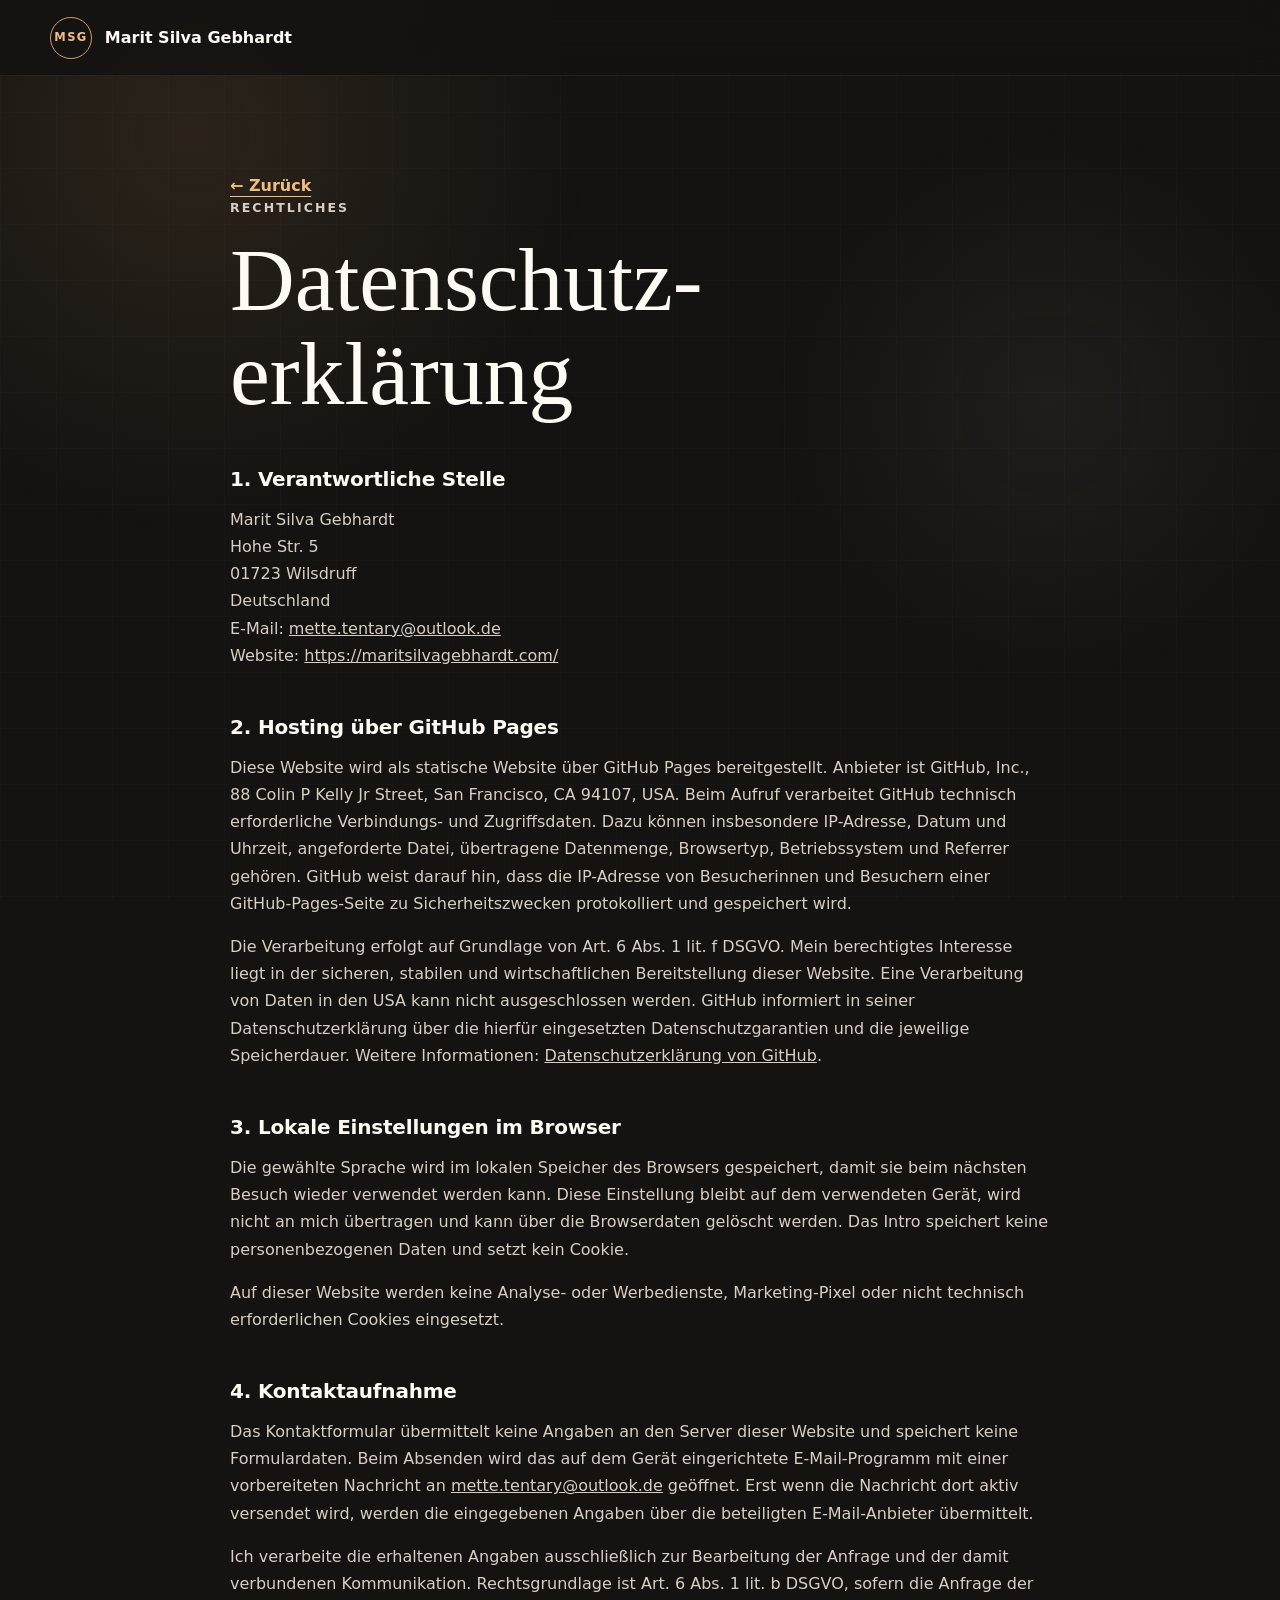
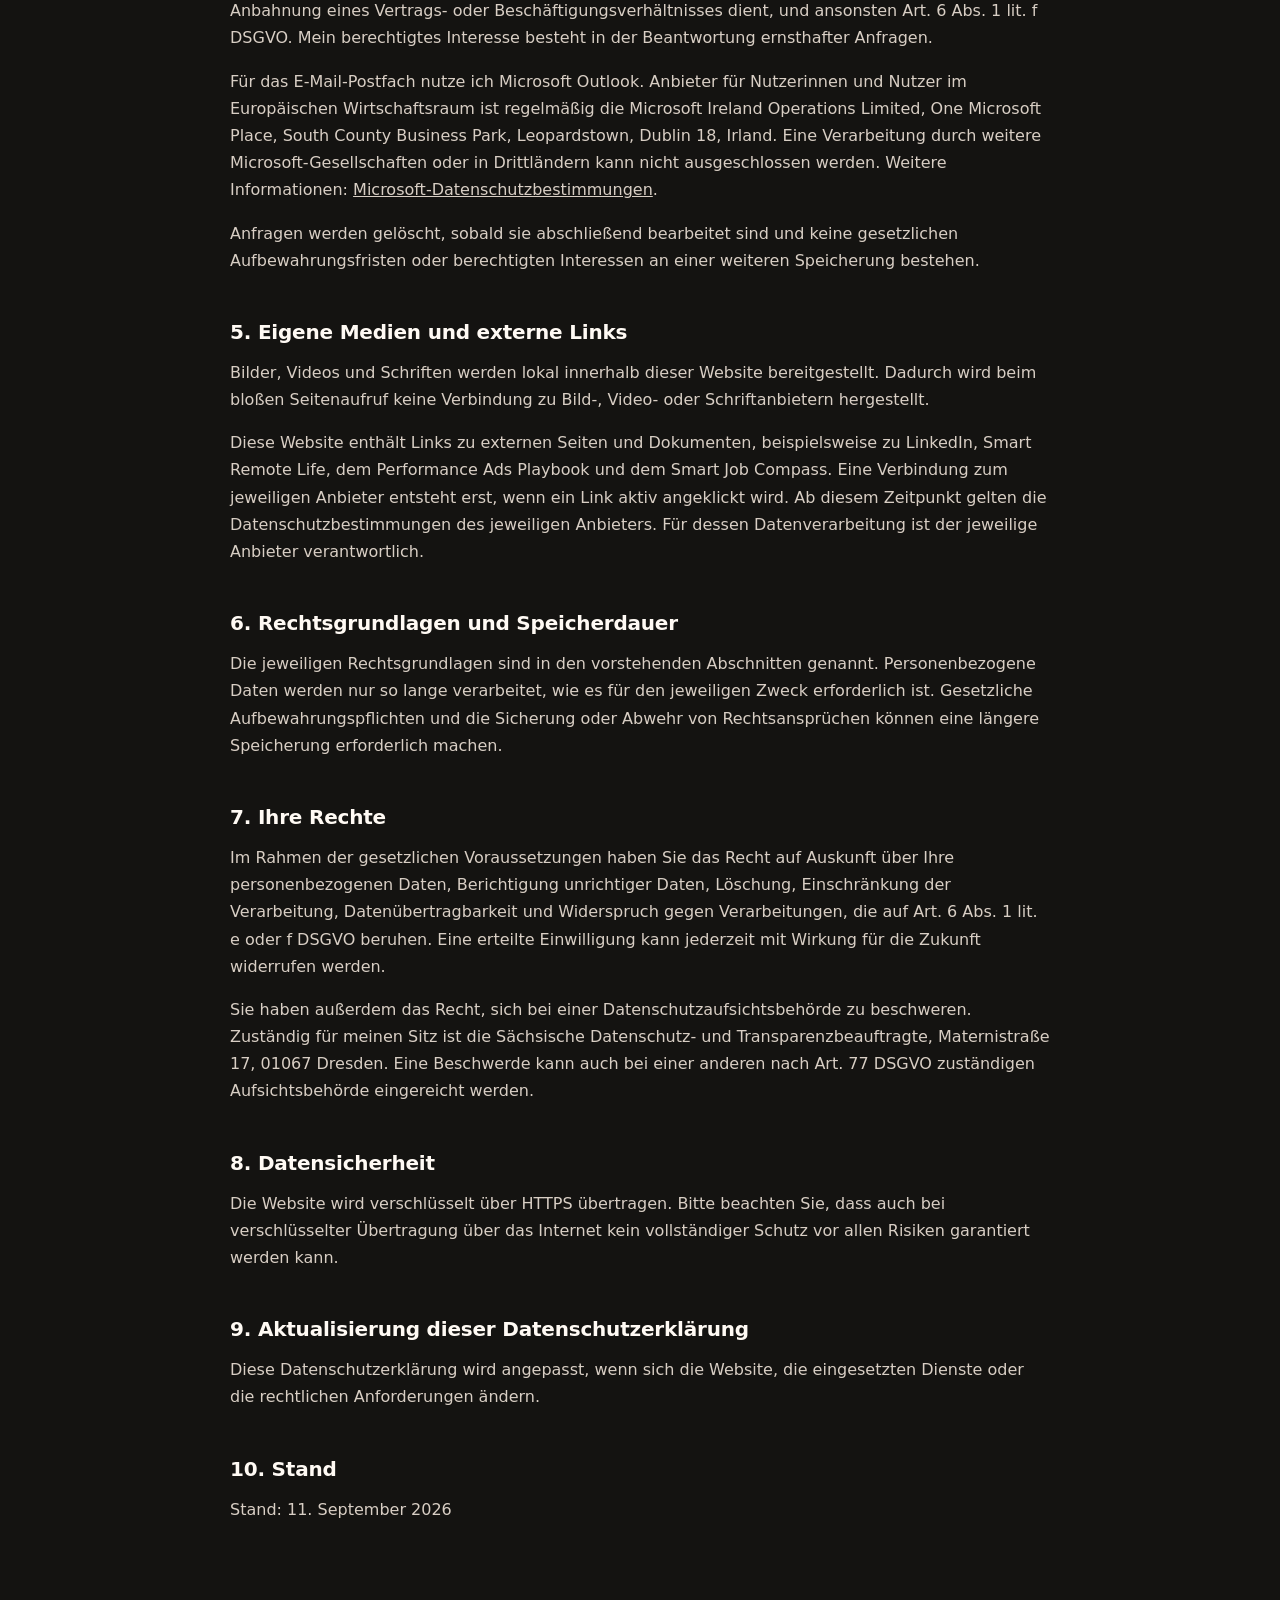
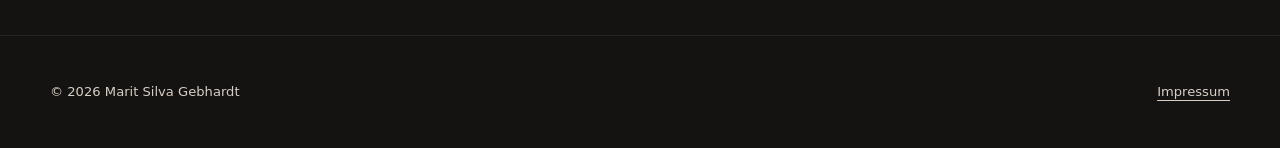
==== datenschutz.html @ 7b111ebe "Add files via upload" ====
<!doctype html>
<html lang="de">
<head>
  <meta charset="utf-8">
  <meta name="viewport" content="width=device-width, initial-scale=1">
  <meta name="robots" content="noindex">
  <title>Datenschutz | Marit Silva Gebhardt</title>
  <link rel="stylesheet" href="styles.css">
  <script src="app.js" defer></script>
</head>
<body class="legal-page">
  <header class="site-header"><a class="brand" href="index.html?skipIntro=1#top"><span class="brand-mark">MSG</span><span class="brand-name">Marit Silva Gebhardt</span></a></header>
  <main id="main" class="legal-shell">
    <a class="text-link" href="index.html?skipIntro=1#top">← Zurück</a>
    <p class="eyebrow">Rechtliches</p>
    <h1 class="legal-title-split"><span>Datenschutz-</span><span>erklärung</span></h1>

    <h2>1. Verantwortliche Stelle</h2>
    <p>Marit Silva Gebhardt<br>Hohe Str. 5<br>01723 Wilsdruff<br>Deutschland<br>E-Mail: <a href="mailto:mette.tentary@outlook.de">mette.tentary@outlook.de</a><br>Website: <a href="https://maritsilvagebhardt.com/">https://maritsilvagebhardt.com/</a></p>

    <h2>2. Hosting über GitHub Pages</h2>
    <p>Diese Website wird als statische Website über GitHub Pages bereitgestellt. Anbieter ist GitHub, Inc., 88 Colin P Kelly Jr Street, San Francisco, CA 94107, USA. Beim Aufruf verarbeitet GitHub technisch erforderliche Verbindungs- und Zugriffsdaten. Dazu können insbesondere IP-Adresse, Datum und Uhrzeit, angeforderte Datei, übertragene Datenmenge, Browsertyp, Betriebssystem und Referrer gehören. GitHub weist darauf hin, dass die IP-Adresse von Besucherinnen und Besuchern einer GitHub-Pages-Seite zu Sicherheitszwecken protokolliert und gespeichert wird.</p>
    <p>Die Verarbeitung erfolgt auf Grundlage von Art. 6 Abs. 1 lit. f DSGVO. Mein berechtigtes Interesse liegt in der sicheren, stabilen und wirtschaftlichen Bereitstellung dieser Website. Eine Verarbeitung von Daten in den USA kann nicht ausgeschlossen werden. GitHub informiert in seiner Datenschutzerklärung über die hierfür eingesetzten Datenschutzgarantien und die jeweilige Speicherdauer. Weitere Informationen: <a href="https://docs.github.com/de/site-policy/privacy-policies/github-general-privacy-statement" target="_blank" rel="noopener noreferrer">Datenschutzerklärung von GitHub</a>.</p>

    <h2>3. Lokale Einstellungen im Browser</h2>
    <p>Die gewählte Sprache wird im lokalen Speicher des Browsers gespeichert, damit sie beim nächsten Besuch wieder verwendet werden kann. Diese Einstellung bleibt auf dem verwendeten Gerät, wird nicht an mich übertragen und kann über die Browserdaten gelöscht werden. Das Intro speichert keine personenbezogenen Daten und setzt kein Cookie.</p>
    <p>Auf dieser Website werden keine Analyse- oder Werbedienste, Marketing-Pixel oder nicht technisch erforderlichen Cookies eingesetzt.</p>

    <h2>4. Kontaktaufnahme</h2>
    <p>Das Kontaktformular übermittelt keine Angaben an den Server dieser Website und speichert keine Formulardaten. Beim Absenden wird das auf dem Gerät eingerichtete E-Mail-Programm mit einer vorbereiteten Nachricht an <a href="mailto:mette.tentary@outlook.de">mette.tentary@outlook.de</a> geöffnet. Erst wenn die Nachricht dort aktiv versendet wird, werden die eingegebenen Angaben über die beteiligten E-Mail-Anbieter übermittelt.</p>
    <p>Ich verarbeite die erhaltenen Angaben ausschließlich zur Bearbeitung der Anfrage und der damit verbundenen Kommunikation. Rechtsgrundlage ist Art. 6 Abs. 1 lit. b DSGVO, sofern die Anfrage der Anbahnung eines Vertrags- oder Beschäftigungsverhältnisses dient, und ansonsten Art. 6 Abs. 1 lit. f DSGVO. Mein berechtigtes Interesse besteht in der Beantwortung ernsthafter Anfragen.</p>
    <p>Für das E-Mail-Postfach nutze ich Microsoft Outlook. Anbieter für Nutzerinnen und Nutzer im Europäischen Wirtschaftsraum ist regelmäßig die Microsoft Ireland Operations Limited, One Microsoft Place, South County Business Park, Leopardstown, Dublin 18, Irland. Eine Verarbeitung durch weitere Microsoft-Gesellschaften oder in Drittländern kann nicht ausgeschlossen werden. Weitere Informationen: <a href="https://www.microsoft.com/de-de/privacy/privacystatement" target="_blank" rel="noopener noreferrer">Microsoft-Datenschutzbestimmungen</a>.</p>
    <p>Anfragen werden gelöscht, sobald sie abschließend bearbeitet sind und keine gesetzlichen Aufbewahrungsfristen oder berechtigten Interessen an einer weiteren Speicherung bestehen.</p>

    <h2>5. Eigene Medien und externe Links</h2>
    <p>Bilder, Videos und Schriften werden lokal innerhalb dieser Website bereitgestellt. Dadurch wird beim bloßen Seitenaufruf keine Verbindung zu Bild-, Video- oder Schriftanbietern hergestellt.</p>
    <p>Diese Website enthält Links zu externen Seiten und Dokumenten, beispielsweise zu LinkedIn, Smart Remote Life, dem Performance Ads Playbook und dem Smart Job Compass. Eine Verbindung zum jeweiligen Anbieter entsteht erst, wenn ein Link aktiv angeklickt wird. Ab diesem Zeitpunkt gelten die Datenschutzbestimmungen des jeweiligen Anbieters. Für dessen Datenverarbeitung ist der jeweilige Anbieter verantwortlich.</p>

    <h2>6. Rechtsgrundlagen und Speicherdauer</h2>
    <p>Die jeweiligen Rechtsgrundlagen sind in den vorstehenden Abschnitten genannt. Personenbezogene Daten werden nur so lange verarbeitet, wie es für den jeweiligen Zweck erforderlich ist. Gesetzliche Aufbewahrungspflichten und die Sicherung oder Abwehr von Rechtsansprüchen können eine längere Speicherung erforderlich machen.</p>

    <h2>7. Ihre Rechte</h2>
    <p>Im Rahmen der gesetzlichen Voraussetzungen haben Sie das Recht auf Auskunft über Ihre personenbezogenen Daten, Berichtigung unrichtiger Daten, Löschung, Einschränkung der Verarbeitung, Datenübertragbarkeit und Widerspruch gegen Verarbeitungen, die auf Art. 6 Abs. 1 lit. e oder f DSGVO beruhen. Eine erteilte Einwilligung kann jederzeit mit Wirkung für die Zukunft widerrufen werden.</p>
    <p>Sie haben außerdem das Recht, sich bei einer Datenschutzaufsichtsbehörde zu beschweren. Zuständig für meinen Sitz ist die Sächsische Datenschutz- und Transparenzbeauftragte, Maternistraße 17, 01067 Dresden. Eine Beschwerde kann auch bei einer anderen nach Art. 77 DSGVO zuständigen Aufsichtsbehörde eingereicht werden.</p>

    <h2>8. Datensicherheit</h2>
    <p>Die Website wird verschlüsselt über HTTPS übertragen. Bitte beachten Sie, dass auch bei verschlüsselter Übertragung über das Internet kein vollständiger Schutz vor allen Risiken garantiert werden kann.</p>

    <h2>9. Aktualisierung dieser Datenschutzerklärung</h2>
    <p>Diese Datenschutzerklärung wird angepasst, wenn sich die Website, die eingesetzten Dienste oder die rechtlichen Anforderungen ändern.</p>

    <h2>10. Stand</h2>
    <p>Stand: 11. September 2026</p>
  </main>
  <footer class="site-footer"><p>© <span id="year"></span> Marit Silva Gebhardt</p><div><a href="impressum.html">Impressum</a></div></footer>
</body>
</html>
---- styles.css ----
:root {
  --navy-950: #141311;
  --navy-900: #1d1b18;
  --navy-800: #292622;
  --navy-700: #3a342e;
  --gold: #d29a61;
  --gold-bright: #f0bd82;
  --white: #fffaf4;
  --mist: #d8cec4;
  --sand: #b2a08f;
  --sand-light: #d8cabc;
  --cream: #f2ebe3;
  --ink: #24211e;
  --line: rgba(210, 154, 97, 0.34);
  --surface: rgba(55, 49, 43, 0.62);
  --shadow: 0 26px 80px rgba(31, 24, 18, 0.3);
  --max: 1180px;
}

* { box-sizing: border-box; }
html { scroll-behavior: smooth; scroll-padding-top: 6rem; }
body { margin: 0; color: var(--white); background: var(--navy-950); font-family: Inter, ui-sans-serif, system-ui, -apple-system, BlinkMacSystemFont, "Segoe UI", sans-serif; font-size: 1rem; line-height: 1.7; overflow-x: hidden; }
body::before { content: ""; position: fixed; inset: 0; pointer-events: none; background: radial-gradient(circle at 15% 15%, rgba(210,154,97,.12), transparent 30%), radial-gradient(circle at 82% 45%, rgba(178,160,143,.08), transparent 24%), linear-gradient(rgba(255,255,255,.014) 1px, transparent 1px), linear-gradient(90deg, rgba(255,255,255,.014) 1px, transparent 1px); background-size: auto, auto, 56px 56px, 56px 56px; z-index: -2; }
a { color: inherit; }
button, input, textarea { font: inherit; }
button, a { -webkit-tap-highlight-color: transparent; }
:focus-visible { outline: 3px solid var(--gold-bright); outline-offset: 4px; }
.skip-link { position: fixed; left: 1rem; top: -5rem; z-index: 200; background: var(--gold); color: var(--navy-950); padding: .7rem 1rem; border-radius: .4rem; font-weight: 800; }
.skip-link:focus { top: 1rem; }
.section-shell { width: min(var(--max), calc(100% - 3rem)); margin-inline: auto; }
.eyebrow { margin: 0 0 .7rem; color: var(--gold-bright); font-size: .78rem; line-height: 1.4; font-weight: 800; letter-spacing: .17em; text-transform: uppercase; }
h1, h2, h3, p { overflow-wrap: break-word; }
h1, h2, h3 { margin-top: 0; line-height: 1.05; }
h2 { max-width: 820px; margin-bottom: 0; font-family: Georgia, "Times New Roman", serif; font-size: clamp(2.3rem, 5vw, 5.6rem); font-weight: 500; letter-spacing: -.045em; }
.button { display: inline-flex; min-height: 48px; align-items: center; justify-content: center; padding: .82rem 1.3rem; border: 1px solid transparent; border-radius: 999px; text-decoration: none; font-weight: 800; letter-spacing: .015em; cursor: pointer; transition: transform .25s ease, background .25s ease, border-color .25s ease; }
.button:hover { transform: translateY(-3px); }
.button-primary { color: var(--navy-950); background: linear-gradient(135deg, var(--gold-bright), var(--gold)); box-shadow: 0 12px 32px rgba(217, 182, 101, .2); }
.button-secondary { border-color: var(--line); background: rgba(255,255,255,.04); }
.button-secondary:hover { border-color: var(--gold); background: rgba(217,182,101,.08); }
.linkedin-button { display: grid; width: 48px; height: 48px; place-items: center; border: 1px solid rgba(255,255,255,.18); border-radius: .58rem; color: #fff; background: #0a66c2; font-weight: 900; text-decoration: none; box-shadow: 0 10px 26px rgba(10,102,194,.24); transition: transform .25s ease, background .25s ease, box-shadow .25s ease; }
.linkedin-button:hover { transform: translateY(-3px); background: #084f98; box-shadow: 0 14px 34px rgba(10,102,194,.34); }
.linkedin-button span { font-family: Arial, sans-serif; font-size: 1.45rem; line-height: 1; letter-spacing: -.08em; transform: translateY(-1px); }
.text-link { display: inline-flex; align-items: center; gap: .5rem; color: var(--gold-bright); font-weight: 800; text-decoration-thickness: 1px; text-underline-offset: .32rem; }

.skip-site-intro .intro-screen { display: none; }
.intro-screen { position: fixed; inset: 0; z-index: 500; display: grid; place-items: center; overflow: hidden; isolation: isolate; background: #090806; transition: opacity .9s ease, visibility .9s ease; }
.intro-screen::before { content: ""; position: absolute; inset: -12%; z-index: 0; background: radial-gradient(ellipse at 50% 51%, rgba(140,82,36,.26) 0%, rgba(52,30,18,.18) 27%, transparent 62%), linear-gradient(118deg, transparent 18%, rgba(255,214,156,.055) 43%, transparent 58%); filter: blur(8px); transform: scale(1.08); animation: atmosphereBreathe 5.6s ease-in-out both; }
.intro-screen::after { content: ""; position: absolute; inset: 0; z-index: 4; pointer-events: none; background: radial-gradient(ellipse at center, transparent 28%, rgba(0,0,0,.35) 72%, rgba(0,0,0,.82) 100%), linear-gradient(105deg, transparent 35%, rgba(255,239,214,.07) 49%, transparent 57%); mix-blend-mode: screen; opacity: .72; }
.intro-screen.is-finished { opacity: 0; visibility: hidden; }
#nameCanvas { position: absolute; inset: 0; width: 100%; height: 100%; z-index: 2; opacity: 1; transition: opacity .58s ease; }
#nameCanvas.is-fading { opacity: 0; }
.intro-atmosphere { position: absolute; inset: -20%; z-index: 1; pointer-events: none; background: conic-gradient(from 225deg at 50% 50%, transparent 0 31%, rgba(255,210,147,.08) 37%, transparent 44% 100%); filter: blur(38px); animation: cinematicSweep 5.2s cubic-bezier(.2,.7,.2,1) both; }
.intro-stage { position: absolute; inset: 0; z-index: 3; display: grid; place-items: center; pointer-events: none; }
.intro-name { position: absolute; z-index: 6; display: flex; flex-direction: column; align-items: center; overflow: hidden; opacity: 0; color: #fff; font-family: Georgia, "Times New Roman", serif; font-size: clamp(2.6rem, 7.5vw, 7rem); font-weight: 560; line-height: .9; letter-spacing: .12em; text-align: center; text-shadow: 0 0 18px rgba(255,255,255,.32), 0 0 72px rgba(240,189,130,.18), 0 8px 45px rgba(0,0,0,.7); clip-path: inset(0 52% 0 52%); filter: blur(18px); transform: scale(.92); }
.intro-name::after { content: ""; position: absolute; inset: -25% -35%; background: linear-gradient(105deg, transparent 38%, rgba(255,255,255,.92) 49%, transparent 59%); mix-blend-mode: screen; transform: translateX(-65%); }
.intro-name.is-visible { animation: introNameReveal 1.15s cubic-bezier(.18,.86,.2,1) forwards; }
.intro-name.is-visible::after { animation: nameLightSweep 1.4s .12s cubic-bezier(.2,.7,.2,1) forwards; }
.countdown { position: relative; z-index: 7; display: grid; min-width: 1.1em; place-items: center; font-family: Georgia, serif; font-size: clamp(10rem, 30vw, 22rem); font-weight: 400; font-variant-numeric: tabular-nums; line-height: .78; color: #fff6e9; text-shadow: 0 0 12px rgba(255,246,233,.82), 0 0 44px rgba(240,189,130,.64), 0 0 150px rgba(210,154,97,.38); animation: countCinematic .72s cubic-bezier(.16,.8,.22,1) both; }
.intro-hexagon { position: absolute; z-index: 5; width: min(66vw, 520px); height: min(66vw, 520px); overflow: visible; opacity: 0; filter: drop-shadow(0 0 18px rgba(244,182,112,.28)); transform: perspective(900px) rotateX(64deg) rotateZ(-7deg) scale(.72); transform-style: preserve-3d; }
.intro-hexagon .hex-depth { filter: url(#hexGlow); }
.intro-hexagon polygon, .intro-hexagon path { vector-effect: non-scaling-stroke; stroke-linecap: round; stroke-linejoin: round; }
.intro-hexagon .hex-front { stroke-width: 3.2; stroke-dasharray: 1600; stroke-dashoffset: 1600; }
.intro-hexagon .hex-back { stroke-width: 1.25; opacity: .35; stroke-dasharray: 1500; stroke-dashoffset: -1500; }
.intro-hexagon .hex-detail { stroke-width: 1.1; opacity: .34; stroke-dasharray: 1900; stroke-dashoffset: 1900; }
.intro-hexagon .hex-core, .intro-hexagon .hex-nodes { opacity: 0; }
.intro-hexagon.is-forming { animation: hexagonArrive 1.28s cubic-bezier(.12,.72,.2,1) forwards; }
.intro-hexagon.is-forming .hex-front, .intro-hexagon.is-forming .hex-back, .intro-hexagon.is-forming .hex-detail { animation: drawHex 1.05s cubic-bezier(.35,.05,.2,1) forwards; }
.intro-hexagon.is-forming .hex-back { animation-delay: .08s; }
.intro-hexagon.is-forming .hex-detail { animation-delay: .2s; }
.intro-hexagon.is-charged .hex-core, .intro-hexagon.is-charged .hex-nodes { animation: nodesIgnite .45s ease-out forwards; }
.intro-hexagon.is-bursting { animation: hexagonBurst .66s cubic-bezier(.3,.02,.7,.2) forwards; }
.intro-flash { position: absolute; z-index: 5; width: 10px; aspect-ratio: 1; border-radius: 50%; opacity: 0; background: #fff9ef; box-shadow: 0 0 40px 18px rgba(255,232,195,.9), 0 0 120px 55px rgba(232,164,91,.48); }
.intro-flash.is-visible { animation: cinematicFlash .7s ease-out forwards; }
.skip-intro { position: absolute; right: 1.25rem; bottom: 1.25rem; z-index: 5; border: 1px solid rgba(255,255,255,.25); border-radius: 999px; padding: .65rem 1rem; color: var(--white); background: rgba(3,8,23,.65); cursor: pointer; }
@keyframes countCinematic { 0% { opacity: 0; filter: blur(24px); transform: scale(1.32); } 30% { opacity: 1; filter: blur(0); } 72% { opacity: .95; } 100% { opacity: 0; filter: blur(8px); transform: scale(.82); } }
@keyframes atmosphereBreathe { 0% { opacity: .5; transform: scale(1.08); } 55% { opacity: 1; transform: scale(1); } 100% { opacity: .34; transform: scale(1.12); } }
@keyframes cinematicSweep { 0% { opacity: 0; transform: translate3d(-14%,8%,0) rotate(-8deg); } 34% { opacity: .85; } 72% { opacity: .45; transform: translate3d(7%,-5%,0) rotate(5deg); } 100% { opacity: 0; transform: translate3d(18%,-12%,0) rotate(9deg); } }
@keyframes hexagonArrive { 0% { opacity: 0; filter: blur(16px) drop-shadow(0 0 10px rgba(244,182,112,.2)); transform: perspective(900px) rotateX(64deg) rotateZ(-7deg) scale(.72); } 56% { opacity: 1; filter: blur(0) drop-shadow(0 0 34px rgba(244,182,112,.55)); } 100% { opacity: 1; filter: blur(0) drop-shadow(0 0 22px rgba(244,182,112,.42)); transform: perspective(900px) rotateX(0) rotateZ(0) scale(1); } }
@keyframes drawHex { to { stroke-dashoffset: 0; } }
@keyframes nodesIgnite { 0% { opacity: 0; } 55% { opacity: 1; filter: drop-shadow(0 0 14px #fff); } 100% { opacity: .95; filter: drop-shadow(0 0 6px #ffd69c); } }
@keyframes hexagonBurst { 0% { opacity: 1; transform: scale(1); } 18% { opacity: 1; filter: brightness(2) drop-shadow(0 0 55px rgba(255,220,168,.92)); transform: scale(.94); } 100% { opacity: 0; filter: blur(18px) brightness(2.6); transform: scale(1.46); } }
@keyframes cinematicFlash { 0% { opacity: 0; transform: scale(.3); } 13% { opacity: 1; } 100% { opacity: 0; transform: scale(42); } }
@keyframes introNameReveal { 0% { opacity: 0; clip-path: inset(0 52% 0 52%); filter: blur(18px); letter-spacing: .12em; transform: scale(.92); } 58% { opacity: 1; clip-path: inset(0 0 0 0); filter: blur(0); letter-spacing: .015em; transform: scale(1.02); } 100% { opacity: 1; clip-path: inset(0 0 0 0); filter: blur(0); letter-spacing: -.025em; transform: scale(1); } }
@keyframes nameLightSweep { to { transform: translateX(65%); } }

.site-header { position: sticky; top: 0; z-index: 100; display: grid; grid-template-columns: 1fr auto 1fr; align-items: center; gap: 1.5rem; min-height: 76px; padding: .8rem max(1.5rem, calc((100% - var(--max)) / 2)); border-bottom: 1px solid rgba(255,255,255,.07); background: rgba(20,19,17,.84); backdrop-filter: blur(18px); }
.brand { display: inline-flex; align-items: center; gap: .8rem; justify-self: start; text-decoration: none; font-weight: 800; }
.brand-mark { display: grid; width: 42px; height: 42px; place-items: center; border: 1px solid var(--gold); border-radius: 50%; color: var(--gold-bright); font-size: .72rem; letter-spacing: .12em; }
.main-nav { display: flex; gap: 1.4rem; }
.main-nav a { color: var(--mist); font-size: .9rem; text-decoration: none; transition: color .2s ease; }
.main-nav a:hover { color: var(--gold-bright); }
.language-switch { display: flex; justify-self: end; padding: .2rem; border: 1px solid rgba(255,255,255,.12); border-radius: 999px; }
.lang-btn { min-width: 38px; min-height: 34px; border: 0; border-radius: 999px; color: var(--mist); background: transparent; font-size: .75rem; font-weight: 800; cursor: pointer; }
.lang-btn.is-active { color: var(--navy-950); background: var(--gold-bright); }

.hero { min-height: calc(100svh - 76px); display: flex; flex-direction: column; justify-content: center; padding-block: clamp(5rem, 10vw, 9rem) 2rem; }
.hero-grid { display: grid; grid-template-columns: minmax(0, 1.2fr) minmax(320px, .8fr); align-items: center; gap: clamp(2rem, 7vw, 7rem); }
.kinetic-name { margin: 0; font-family: Georgia, "Times New Roman", serif; font-size: clamp(4.1rem, 9.4vw, 8.8rem); font-weight: 500; letter-spacing: -.075em; line-height: .78; text-shadow: 1px 0 0 rgba(210,154,97,.72), -1px 0 24px rgba(210,154,97,.14); }
.kinetic-name .letter { display: inline-block; will-change: transform; transition: transform .35s cubic-bezier(.2,.8,.2,1), color .25s ease; }
.kinetic-name .letter.space { width: .22em; }
.kinetic-name .letter.break { display: block; height: .12em; }
.kinetic-heading { --kinetic-accent: var(--gold-bright); cursor: default; }
.kinetic-heading .kinetic-word { display: inline-block; white-space: nowrap; }
.kinetic-heading .letter { display: inline-block; will-change: transform; transition: transform .35s cubic-bezier(.2,.8,.2,1), color .25s ease; }
.kinetic-heading .kinetic-line { display: block; white-space: nowrap; }
.hero-role { margin: 1.8rem 0 .8rem; color: var(--gold-bright); font-size: clamp(1.05rem, 2vw, 1.42rem); font-weight: 750; letter-spacing: .02em; }
.hero-pitch { max-width: 720px; margin: 0; color: var(--mist); font-size: clamp(1.05rem, 1.6vw, 1.24rem); }
.hero-actions { display: flex; flex-wrap: wrap; gap: .8rem; margin-top: 2rem; }
.hero-system { position: relative; aspect-ratio: 1; display: grid; place-items: center; max-width: 470px; width: 100%; justify-self: center; }
.orbit { position: absolute; border: 1px solid rgba(255,250,244,.44); border-radius: 50%; }
.orbit-one { inset: 8%; animation: spin 24s linear infinite; }
.orbit-two { inset: 22%; border-style: dashed; border-color: rgba(242,235,227,.62); animation: spinReverse 18s linear infinite; }
.orbit-three { inset: 36%; border-color: rgba(210,154,97,.75); box-shadow: 0 0 60px rgba(210,154,97,.17); }
.core { display: grid; width: 26%; aspect-ratio: 1; place-items: center; border: 1px solid var(--gold); border-radius: 50%; background: rgba(20,19,17,.88); box-shadow: 0 0 55px rgba(210,154,97,.28); color: var(--gold-bright); font-size: .63rem; letter-spacing: .14em; }
.core strong { line-height: .5; font-size: 1.3rem; }
.satellite { position: absolute; display: grid; min-width: 68px; min-height: 68px; place-items: center; border: 1px solid rgba(210,154,97,.62); border-radius: 50%; background: var(--sand-light); color: var(--ink); font-size: .66rem; font-weight: 800; letter-spacing: .12em; box-shadow: var(--shadow); }
.satellite-a { top: 5%; left: 44%; animation: float 5s ease-in-out infinite; }
.satellite-b { right: 5%; bottom: 26%; animation: float 6s ease-in-out -1.2s infinite; }
.satellite-c { left: 0; bottom: 24%; animation: float 7s ease-in-out -2s infinite; }
.hero-meta { display: flex; flex-wrap: wrap; gap: .6rem; margin-top: clamp(3rem, 7vw, 6rem); }
.hero-meta span { padding: .48rem .8rem; border: 1px solid rgba(255,255,255,.1); border-radius: 999px; color: var(--mist); background: rgba(255,255,255,.03); font-size: .82rem; }
@keyframes spin { to { transform: rotate(360deg); } }
@keyframes spinReverse { to { transform: rotate(-360deg); } }
@keyframes float { 50% { transform: translateY(-14px); } }

.belief-band { display: grid; grid-template-columns: repeat(3, 1fr); border-block: 1px solid rgba(36,33,30,.18); background: var(--sand-light); }
.belief-band p { margin: 0; padding: 1.6rem; border-right: 1px solid rgba(36,33,30,.18); color: var(--ink); text-align: center; font-family: Georgia, serif; font-size: clamp(1.1rem, 2vw, 1.6rem); }
.belief-band p:last-child { border-right: 0; }

.about, .skills, .portfolio-preview, .contact { padding-block: clamp(6rem, 12vw, 11rem); }
.about, .portfolio-preview { color: var(--ink); box-shadow: 0 0 0 100vmax var(--cream); clip-path: inset(0 -100vmax); }
.about { width: 100%; max-width: none; padding-inline: max(1.5rem, calc((100% - var(--max)) / 2)); background: var(--cream); box-shadow: none; clip-path: none; }
.about h2, .portfolio-preview h2 { color: var(--ink); }
.about .kinetic-heading, .portfolio-preview .kinetic-heading { --kinetic-accent: #8b4d29; }
.about .section-heading h2 { max-width: 1080px; }
.section-heading { margin-bottom: clamp(3rem, 7vw, 6rem); }
.section-number { margin: .2rem 0 0; color: var(--gold); font-size: .78rem; font-weight: 800; letter-spacing: .16em; }
.about-layout { display: grid; grid-template-columns: minmax(0, 1.1fr) minmax(310px, .9fr); gap: clamp(2rem, 6vw, 6rem); align-items: start; }
.about-portrait { position: sticky; top: 7rem; height: clamp(470px, 55vw, 650px); margin: 0; overflow: hidden; border: 0; border-radius: .65rem; background: var(--sand-light); box-shadow: var(--shadow); }
.about-portrait::after { content: ""; position: absolute; inset: 0; border: 1px solid rgba(36,33,30,.12); border-radius: inherit; box-shadow: inset 0 0 45px rgba(36,33,30,.08); pointer-events: none; }
.about-portrait img { display: block; width: 100%; height: 100%; object-fit: cover; object-position: 61% center; transform: none; }
.about-copy { color: #554d46; font-size: 1.06rem; }
.about-copy p:first-child { margin-top: 0; color: var(--ink); font-family: inherit; font-size: 1.06rem; font-weight: 750; line-height: 1.7; }
.about-copy p:last-child { padding-bottom: 1.5rem; border-bottom: 1px solid rgba(36,33,30,.22); }

.tools-showcase { display: block; overflow: hidden; padding-block: .85rem; border-block: 1px solid rgba(255,255,255,.08); background: #171614; }
.tool-marquee { min-width: 0; overflow: hidden; }
.tool-track { display: flex; width: max-content; gap: .7rem; animation: toolMarquee 42s linear infinite; }
.tool-chip { display: inline-flex; min-height: 52px; align-items: center; gap: .62rem; padding: .42rem .8rem .42rem .45rem; border: 1px solid rgba(255,255,255,.1); border-radius: .65rem; background: rgba(255,255,255,.018); white-space: nowrap; }
.tool-chip b { display: grid; min-width: 36px; height: 36px; place-items: center; padding-inline: .3rem; border: 1px solid currentColor; border-radius: .5rem; font-size: .7rem; line-height: 1; }
.tool-chip span { color: var(--mist); font-size: .74rem; font-weight: 720; }
.tool-marquee:hover .tool-track { animation-play-state: paused; }
@keyframes toolMarquee { to { transform: translateX(calc(-50% - .35rem)); } }
.tone-aqua { color: #64d8cf; }.tone-copper { color: #e5a05a; }.tone-blue { color: #77aaf6; }.tone-rose { color: #ef7896; }.tone-violet { color: #9caeff; }.tone-gold { color: #f2c55f; }.tone-neutral { color: #eee7df; }
.skills { background: transparent; }
.skills .section-heading { max-width: none; }
.skills .section-heading h2 { max-width: none; font-size: clamp(3.2rem, 6.2vw, 5.8rem); }
.skills-grid { display: grid; grid-template-columns: repeat(3, 1fr); gap: 1px; padding: 1px; background: rgba(210,154,97,.3); }
.skill-card { position: relative; display: flex; min-height: 330px; flex-direction: column; padding: clamp(1.5rem, 3vw, 2.4rem); background: #1c1a18; overflow: hidden; transition: background .35s ease, transform .35s ease; }
.skill-card::after { content: ""; position: absolute; width: 180px; height: 180px; right: -100px; bottom: -100px; border: 1px solid var(--gold); border-radius: 50%; opacity: .2; transition: transform .5s ease, opacity .4s ease; }
.skill-card:hover { z-index: 2; background: #342f2a; transform: translateY(-8px); }
.skill-card:hover::after { transform: scale(1.8); opacity: .42; }
.skill-card h3 { margin: 0 0 1rem; color: var(--white); font-family: Georgia, serif; font-size: clamp(1.5rem, 1.8vw, 2rem); font-weight: 500; letter-spacing: -.025em; overflow-wrap: normal; word-break: normal; hyphens: none; }
.skill-card > p { color: var(--mist); }
.used-tools { margin: auto 0 0; padding-top: 1.25rem; border-top: 1px solid rgba(255,255,255,.1); color: var(--white) !important; font-size: .8rem; line-height: 1.55; }
.used-tools span { display: block; margin-bottom: .45rem; color: var(--gold-bright); font-size: .7rem; font-weight: 850; letter-spacing: .11em; text-transform: uppercase; }

.project-feature { display: grid; grid-template-columns: 1fr 1fr; min-height: 520px; border: 1px solid rgba(36,33,30,.16); color: var(--white); background: var(--navy-900); box-shadow: var(--shadow); }
.project-visual { position: relative; min-height: 380px; overflow: hidden; background: radial-gradient(circle at 50% 40%, rgba(210,154,97,.32), rgba(20,19,17,.94) 70%); }
.project-feature-copy { display: flex; flex-direction: column; justify-content: center; padding: clamp(2rem, 5vw, 5rem); }
.project-kicker { margin: 0 0 .7rem; color: var(--gold); font-size: .73rem; font-weight: 800; letter-spacing: .14em; text-transform: uppercase; }
.project-feature-copy h3 { margin-bottom: 1.2rem; font-family: Georgia, serif; font-size: clamp(2.4rem, 5vw, 5.3rem); font-weight: 500; }
.project-feature-copy > p:not(.project-kicker) { color: var(--mist); }
.project-feature-copy .text-link { margin-top: 1rem; }
.visual-compass { display: grid; place-items: center; }
.visual-compass::before, .visual-compass::after { content: ""; position: absolute; border: 1px solid var(--line); border-radius: 50%; }
.visual-compass::before { width: 72%; aspect-ratio: 1; }
.visual-compass::after { width: 45%; aspect-ratio: 1; border-style: dashed; animation: spin 18s linear infinite; }
.visual-compass span { position: absolute; z-index: 2; padding: .5rem .75rem; border: 1px solid rgba(255,255,255,.13); border-radius: 999px; background: rgba(20,19,17,.8); color: var(--mist); font-size: .65rem; font-weight: 800; letter-spacing: .1em; }
.visual-compass span:nth-child(1) { top: 20%; left: 13%; }
.visual-compass span:nth-child(2) { top: 46%; right: 17%; color: var(--gold-bright); }
.visual-compass span:nth-child(3) { left: 24%; bottom: 18%; }
.visual-compass i { width: 18%; aspect-ratio: 1; border-radius: 50%; background: var(--gold); box-shadow: 0 0 65px rgba(217,182,101,.8); }
.visual-srl-feature { display: grid; place-items: center; isolation: isolate; background: radial-gradient(circle at 50% 46%, rgba(210,154,97,.34), transparent 28%), linear-gradient(145deg, #0f0e0d, #252019 58%, #12110f); }
.visual-srl-feature::before, .visual-srl-feature::after { content: ""; position: absolute; border-radius: 50%; border: 1px solid rgba(240,189,130,.26); }
.visual-srl-feature::before { width: 74%; aspect-ratio: 1; animation: spin 30s linear infinite; }
.visual-srl-feature::after { width: 49%; aspect-ratio: 1; border-style: dashed; animation: spinReverse 22s linear infinite; }
.srl-logo-3d { position: relative; z-index: 3; display: block; width: min(66%, 390px); height: auto; filter: drop-shadow(0 25px 25px rgba(0,0,0,.4)) drop-shadow(0 0 24px rgba(40,194,213,.17)); transform-style: preserve-3d; will-change: transform; animation: srlFloat 7s ease-in-out infinite; transition: transform .18s ease-out, filter .3s ease; }
.visual-srl-feature:hover .srl-logo-3d, .visual-srl:hover .srl-logo-3d { animation-play-state: paused; filter: drop-shadow(0 32px 30px rgba(0,0,0,.48)) drop-shadow(0 0 30px rgba(240,189,130,.22)); }
.srl-feature-node { position: absolute; z-index: 4; padding: .43rem .68rem; border: 1px solid rgba(255,255,255,.15); border-radius: 999px; color: var(--mist); background: rgba(20,19,17,.88); font-size: .59rem; font-weight: 800; letter-spacing: .09em; box-shadow: 0 10px 30px rgba(0,0,0,.25); }
.srl-node-brand { top: 13%; left: 10%; }.srl-node-content { top: 17%; right: 8%; }.srl-node-affiliate { right: 7%; bottom: 20%; }.srl-node-funnel { left: 10%; bottom: 15%; }.srl-node-workflow { left: 50%; bottom: 6%; transform: translateX(-50%); color: var(--gold-bright); }
@keyframes srlFloat { 0%, 100% { transform: perspective(900px) rotateX(2deg) rotateY(-7deg) translateY(0); } 50% { transform: perspective(900px) rotateX(-2deg) rotateY(7deg) translateY(-12px); } }
.portfolio-cta { display: flex; align-items: center; justify-content: space-between; gap: 2rem; margin-top: 2rem; padding: 2rem; border-bottom: 1px solid var(--line); }
.portfolio-cta p { max-width: 680px; color: var(--mist); }
.portfolio-preview .portfolio-cta { border-bottom-color: rgba(36,33,30,.18); }
.portfolio-preview .portfolio-cta p { color: #5b534c; }
.portfolio-preview { width: 100%; max-width: none; padding-inline: max(1.5rem, calc((100% - var(--max)) / 2)); background: var(--sand-light); box-shadow: none; clip-path: none; }
.portfolio-preview .section-heading h2 { color: var(--ink); }

.contact { border-top: 1px solid rgba(255,255,255,.07); }
.contact-layout { display: grid; grid-template-columns: .9fr 1.1fr; gap: clamp(3rem, 8vw, 8rem); align-items: start; }
.contact-copy h2 { font-size: clamp(2.5rem, 5vw, 5rem); }
.contact-copy > p:last-child { max-width: 580px; color: var(--mist); }
.contact-form { display: grid; gap: 1.25rem; padding: clamp(1.4rem, 4vw, 2.8rem); border: 1px solid rgba(255,255,255,.16); border-radius: 1rem; background: var(--surface); box-shadow: var(--shadow); }
.contact-form-grid { display: grid; grid-template-columns: repeat(2, minmax(0, 1fr)); gap: 1.1rem; }
.contact-form label { display: grid; gap: .48rem; color: var(--mist); font-size: .76rem; font-weight: 800; letter-spacing: .12em; text-transform: uppercase; }
.contact-form label b { color: var(--gold-bright); font-weight: 800; }
.contact-form input, .contact-form textarea, .contact-form select { width: 100%; min-height: 50px; border: 1px solid rgba(255,255,255,.2); border-radius: .7rem; padding: .85rem 1rem; color: var(--white); background: rgba(255,255,255,.065); }
.contact-form input::placeholder, .contact-form textarea::placeholder { color: rgba(255,250,244,.49); opacity: 1; }
.contact-form select { appearance: auto; color-scheme: dark; cursor: pointer; }
.contact-form select option { color: var(--ink); background: var(--white); }
.contact-form textarea { resize: vertical; }
.contact-form input:focus, .contact-form textarea:focus, .contact-form select:focus { border-color: var(--gold-bright); outline: 1px solid var(--gold-bright); box-shadow: 0 0 0 3px rgba(240,189,130,.1); }
.contact-form .consent { grid-template-columns: 22px 1fr; align-items: start; font-size: .75rem; font-weight: 500; letter-spacing: 0; line-height: 1.55; text-transform: none; }
.consent input { width: 18px; height: 18px; margin-top: .25rem; accent-color: var(--gold); }
.contact-form .button { justify-self: start; }
.form-note { margin: -.2rem 0 0; color: var(--mist); font-size: .82rem; line-height: 1.55; }
.hidden-field { display: none; }

.site-footer { display: flex; align-items: center; justify-content: space-between; gap: 1.5rem; padding: 2rem max(1.5rem, calc((100% - var(--max)) / 2)); border-top: 1px solid rgba(255,255,255,.08); color: var(--mist); font-size: .82rem; }
.site-footer div { display: flex; gap: 1.2rem; }
.site-footer a { text-underline-offset: .25rem; }
.scroll-orbit { position: fixed; top: 20%; right: 14px; z-index: 90; width: 1px; height: 60%; background: linear-gradient(transparent, var(--line), transparent); pointer-events: none; }
.scroll-orbit span { position: absolute; left: -3px; top: 0; width: 7px; height: 7px; border-radius: 50%; background: var(--gold-bright); box-shadow: 0 0 18px 5px rgba(217,182,101,.45); }

.portfolio-hero { padding-block: clamp(6rem, 12vw, 11rem) 5rem; }
.portfolio-hero h1 { max-width: 1000px; margin-bottom: 2rem; font-family: Georgia, serif; font-size: clamp(3.8rem, 9vw, 8.6rem); font-weight: 500; letter-spacing: -.065em; }
.particle-heading { position: relative; isolation: isolate; cursor: default; }
.particle-heading-text { display: block; transition: opacity .18s ease, filter .28s ease; }
.particle-heading-canvas { position: absolute; z-index: 2; inset: 0; width: 100%; height: 100%; opacity: 0; pointer-events: none; }
.particle-heading.is-fragmenting .particle-heading-text { filter: blur(2px); }
.legal-title-split span { display: block; }
.portfolio-intro { max-width: 760px; color: var(--mist); font-size: 1.16rem; }
.portfolio-hero .text-link { margin-top: 1.5rem; }
.project-list { padding-bottom: 8rem; }
.portfolio-project { display: grid; grid-template-columns: 70px minmax(0, 1fr) minmax(300px, .85fr); gap: 2rem; align-items: center; min-height: 520px; padding-block: 4rem; border-top: 1px solid var(--line); }
.project-no { align-self: start; color: var(--gold); font-size: .78rem; font-weight: 800; letter-spacing: .14em; }
.portfolio-project-copy { max-width: 650px; }
.portfolio-project h2 { margin-bottom: 1.2rem; font-size: clamp(2.3rem, 5vw, 4.8rem); }
.portfolio-project-copy > p:not(.project-kicker) { color: var(--mist); }
.project-live-link { margin-top: 1.4rem; }
.tag-row { display: flex; flex-wrap: wrap; gap: .5rem; margin-top: 1.5rem; }
.tag-row span { padding: .38rem .65rem; border: 1px solid rgba(255,255,255,.11); border-radius: 999px; color: var(--mist); font-size: .72rem; font-weight: 750; }
.portfolio-project .project-visual { min-height: 340px; border: 1px solid rgba(255,255,255,.09); }
.project-visual-link { color: inherit; text-decoration: none; cursor: pointer; transition: border-color .3s ease, box-shadow .3s ease, transform .3s ease; }
.project-visual-link:hover { border-color: rgba(240,189,130,.58); box-shadow: 0 18px 45px rgba(0,0,0,.24), 0 0 0 1px rgba(240,189,130,.12); }
.project-visual-link:focus-visible { outline: 3px solid var(--gold-bright); outline-offset: 5px; }
.project-cover-frame { display: grid; place-items: center; padding: 1.25rem; background: radial-gradient(circle at center, rgba(210,154,97,.16), transparent 55%), #111821; }
.project-cover { display: block; width: auto; max-width: 100%; height: 430px; max-height: 52vw; object-fit: contain; box-shadow: 0 20px 48px rgba(0,0,0,.38); transition: transform .45s ease, box-shadow .45s ease; }
.project-cover-frame:hover .project-cover { transform: perspective(900px) rotateY(-3deg) translateY(-7px); box-shadow: 18px 28px 55px rgba(0,0,0,.46); }
.video-carousel { position: relative; display: grid; place-items: center; min-height: 520px !important; padding: 1.25rem 3.7rem 3.5rem; background: radial-gradient(circle at center, rgba(210,154,97,.16), transparent 52%), #11100f; }
.video-carousel-stage { position: relative; width: min(100%, 270px); aspect-ratio: 9 / 16; }
.video-slide { position: absolute; inset: 0; margin: 0; opacity: 0; visibility: hidden; transform: translateX(18px) scale(.97); transition: opacity .45s ease, transform .45s ease, visibility .45s; }
.video-slide.is-active { opacity: 1; visibility: visible; transform: none; }
.video-slide video { display: block; width: 100%; height: 100%; border: 1px solid rgba(240,189,130,.28); border-radius: .8rem; object-fit: cover; background: #050505; box-shadow: 0 24px 55px rgba(0,0,0,.46); }
.video-slide figcaption { position: absolute; left: 50%; bottom: -2.25rem; width: max-content; max-width: 100%; color: var(--mist); font-size: .76rem; font-weight: 750; letter-spacing: .08em; text-align: center; text-transform: uppercase; transform: translateX(-50%); }
.carousel-arrow { position: absolute; top: 50%; z-index: 4; display: grid; width: 42px; height: 42px; place-items: center; border: 1px solid var(--line); border-radius: 50%; color: var(--white); background: rgba(20,19,17,.86); font-size: 1.15rem; cursor: pointer; transform: translateY(-50%); transition: background .2s ease, color .2s ease, transform .2s ease; }
.carousel-arrow:hover { color: var(--navy-950); background: var(--gold-bright); transform: translateY(-50%) scale(1.06); }
.carousel-prev { left: .75rem; }.carousel-next { right: .75rem; }
.carousel-dots { position: absolute; z-index: 4; left: 50%; bottom: .85rem; display: flex; gap: .55rem; transform: translateX(-50%); }
.carousel-dots button { width: 10px; height: 10px; padding: 0; border: 1px solid var(--gold); border-radius: 50%; background: transparent; cursor: pointer; }
.carousel-dots button.is-active { background: var(--gold-bright); box-shadow: 0 0 14px rgba(240,189,130,.55); }
.visual-playbook { display: flex; flex-direction: column; justify-content: center; gap: 1rem; padding: 3rem; }
.visual-playbook b { color: var(--gold-bright); font-family: Georgia, serif; font-size: clamp(2rem, 4vw, 4rem); font-weight: 500; }
.visual-playbook span { display: block; height: 2px; background: linear-gradient(90deg, var(--gold), transparent); }
.visual-playbook span:nth-of-type(2) { width: 75%; }.visual-playbook span:nth-of-type(3) { width: 48%; }
.visual-srl { display: grid; place-items: center; padding: 2rem; background: radial-gradient(circle at 50% 45%, rgba(31,181,202,.16), transparent 38%), radial-gradient(circle at center, rgba(210,154,97,.2), rgba(20,19,17,.95) 72%); }
.visual-srl .srl-logo-3d { width: min(78%, 360px); }
.visual-media { display: grid; grid-template-columns: repeat(3, 1fr); place-items: center; gap: 1rem; padding: 2rem; }
.visual-media i { width: 100%; height: 60%; border: 1px solid var(--line); background: linear-gradient(160deg, rgba(210,154,97,.26), rgba(178,160,143,.16)); transform: translateY(8%); }
.visual-media i:nth-child(2) { height: 88%; transform: translateY(-4%); }
.visual-media b { position: absolute; display: grid; width: 82px; height: 82px; place-items: center; border-radius: 50%; color: var(--navy-950); background: var(--gold-bright); font-size: .72rem; letter-spacing: .12em; }
.visual-flow { display: flex; align-items: center; justify-content: center; gap: .7rem; padding: 2rem; }
.visual-flow span { padding: .6rem .75rem; border: 1px solid var(--line); border-radius: 999px; color: var(--gold-bright); font-size: .65rem; font-weight: 800; letter-spacing: .08em; }
.visual-flow i { width: 36px; height: 1px; background: var(--gold); }
.visual-site { display: grid; grid-template-columns: repeat(3, 1fr); place-items: center; gap: 1rem; padding: 3rem; }
.visual-site span { color: var(--mist); font-family: Georgia, serif; font-size: 4rem; animation: float 4s ease-in-out infinite; }
.visual-site span:nth-child(2) { animation-delay: -.8s; }.visual-site span:nth-child(3) { animation-delay: -1.6s; }
.visual-site b { grid-column: 1 / -1; color: var(--gold-bright); font-size: 3rem; letter-spacing: .3em; }
.portfolio-end { display: block; margin-bottom: 7rem; padding: 3rem; border: 1px solid var(--line); background: var(--surface); }
.portfolio-end-copy { margin: 0; font-family: Georgia, serif; font-size: clamp(1.5rem, 3vw, 2.5rem); line-height: 1.25; }
.portfolio-end-line { display: block; }
.portfolio-end-action { display: flex; align-items: center; gap: 1rem; margin-top: .65rem; }
.portfolio-end-arrow { color: var(--gold-bright); font-family: system-ui, sans-serif; font-size: 1.25em; }
.portfolio-end-action .button { flex: 0 0 auto; font-family: system-ui, sans-serif; font-size: .95rem; }

.legal-shell { width: min(820px, calc(100% - 3rem)); min-height: 80vh; margin: 0 auto; padding-block: 6rem; }
.legal-shell h1 { margin: 1rem 0 3rem; font-family: Georgia, serif; font-size: clamp(3.2rem, 7vw, 6rem); font-weight: 500; }
.legal-shell h2 { margin: 3rem 0 1rem; font-family: inherit; font-size: 1.25rem; font-weight: 800; letter-spacing: -.01em; }
.legal-shell p { color: var(--mist); }
.legal-notice { margin: 2rem 0; padding: 1.3rem 1.5rem; border: 1px solid rgba(244,217,143,.5); background: rgba(217,182,101,.08); }
.legal-notice p { margin-bottom: 0; }
.legal-placeholder { color: var(--gold-bright); font-style: italic; }

.reveal { opacity: 0; transform: translateY(34px); transition: opacity .85s ease, transform .85s cubic-bezier(.2,.8,.2,1); }
.reveal.is-visible { opacity: 1; transform: none; }

@media (max-width: 920px) {
  .site-header { grid-template-columns: 1fr auto; }
  .main-nav { order: 3; grid-column: 1 / -1; width: 100%; justify-content: center; padding-top: .5rem; border-top: 1px solid rgba(255,255,255,.06); }
  .hero-grid, .about-layout, .project-feature, .contact-layout { grid-template-columns: 1fr; }
  .about-portrait { position: relative; top: auto; width: min(100%, 680px); height: clamp(390px, 72vw, 580px); }
  .hero-system { max-width: 380px; }
  .belief-band { grid-template-columns: 1fr; }.belief-band p { border-right: 0; border-bottom: 1px solid var(--line); }.belief-band p:last-child { border-bottom: 0; }
  .skills-grid { grid-template-columns: repeat(2, 1fr); }
  .project-feature-copy { order: -1; }
  .portfolio-project { grid-template-columns: 50px 1fr; }.portfolio-project .project-visual { grid-column: 2; }
}

@media (max-width: 620px) {
  .section-shell { width: min(100% - 2rem, var(--max)); }
  .about { width: 100%; padding-inline: 1rem; }
  .site-header { padding-inline: 1rem; }
  .brand-name { display: none; }
  .main-nav { justify-content: flex-start; gap: 1rem; overflow-x: auto; padding-bottom: .2rem; }
  .main-nav a { white-space: nowrap; font-size: .82rem; }
  .hero { padding-top: 4rem; }
  .kinetic-name { font-size: clamp(3.45rem, 19vw, 5.2rem); line-height: .84; }
  .hero-system { max-width: 300px; }
  .hero-actions .button { width: 100%; }
  .hero-meta { align-items: flex-start; flex-direction: column; }
  .skills-grid { grid-template-columns: 1fr; }.skill-card { min-height: 300px; }
  .tools-showcase { padding-left: 0; }
  .kinetic-heading .kinetic-line { white-space: normal; }
  .portfolio-preview { width: 100%; padding-inline: 1rem; }
  .project-feature { min-height: 0; }.project-visual { min-height: 300px; }
  .project-cover { height: min(120vw, 500px); max-height: none; }
  .video-carousel { min-height: 560px !important; }
  .contact-form-grid { grid-template-columns: 1fr; }
  .portfolio-cta, .site-footer { align-items: stretch; flex-direction: column; }
  .portfolio-end-action { align-items: flex-start; flex-wrap: wrap; }
  .portfolio-project { grid-template-columns: 1fr; gap: 1rem; }.portfolio-project .project-visual { grid-column: 1; }.project-no { margin-top: 1rem; }
  .portfolio-hero h1 { font-size: clamp(3.5rem, 17vw, 5.7rem); }
  .scroll-orbit { display: none; }
}

@media (prefers-reduced-motion: reduce) {
  html { scroll-behavior: auto; }
  *, *::before, *::after { scroll-behavior: auto !important; animation-duration: .01ms !important; animation-iteration-count: 1 !important; transition-duration: .01ms !important; }
  .intro-screen { display: none; }
  .reveal { opacity: 1; transform: none; }
  .particle-heading { cursor: auto; }
}
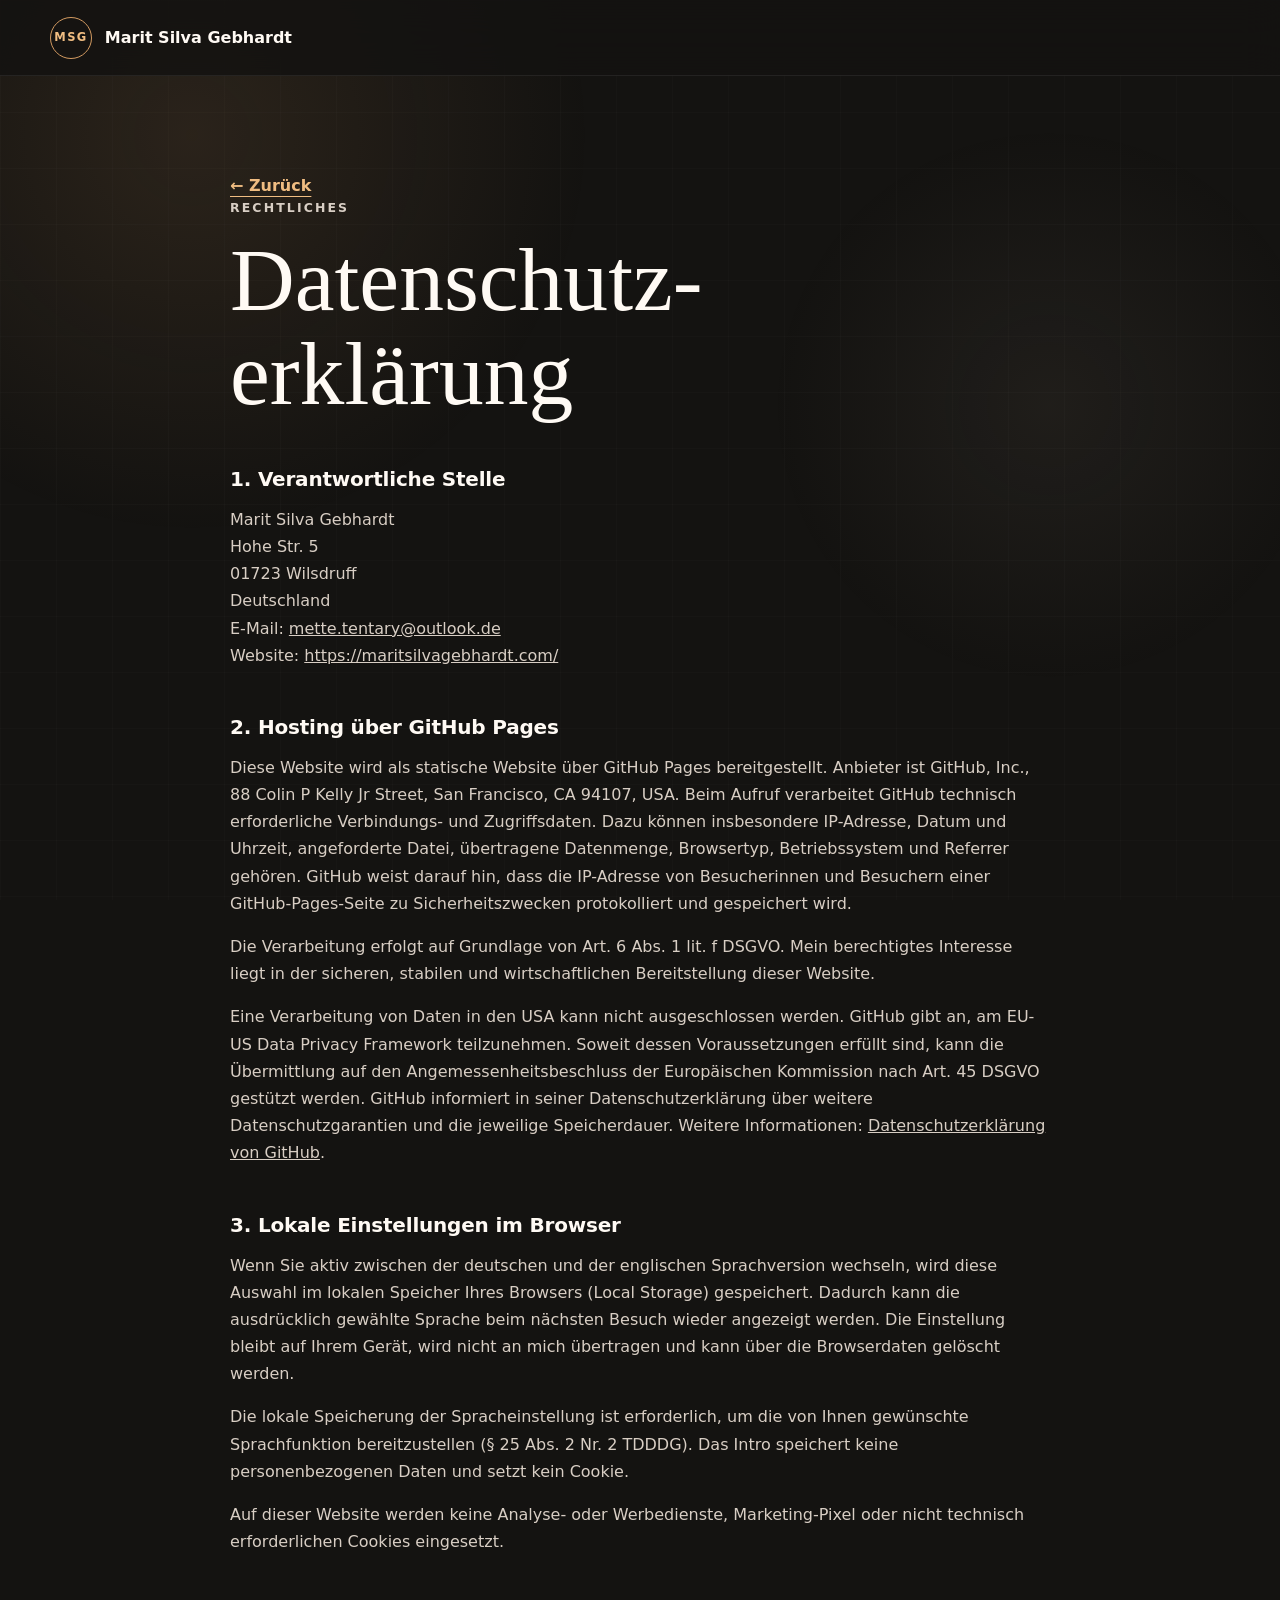
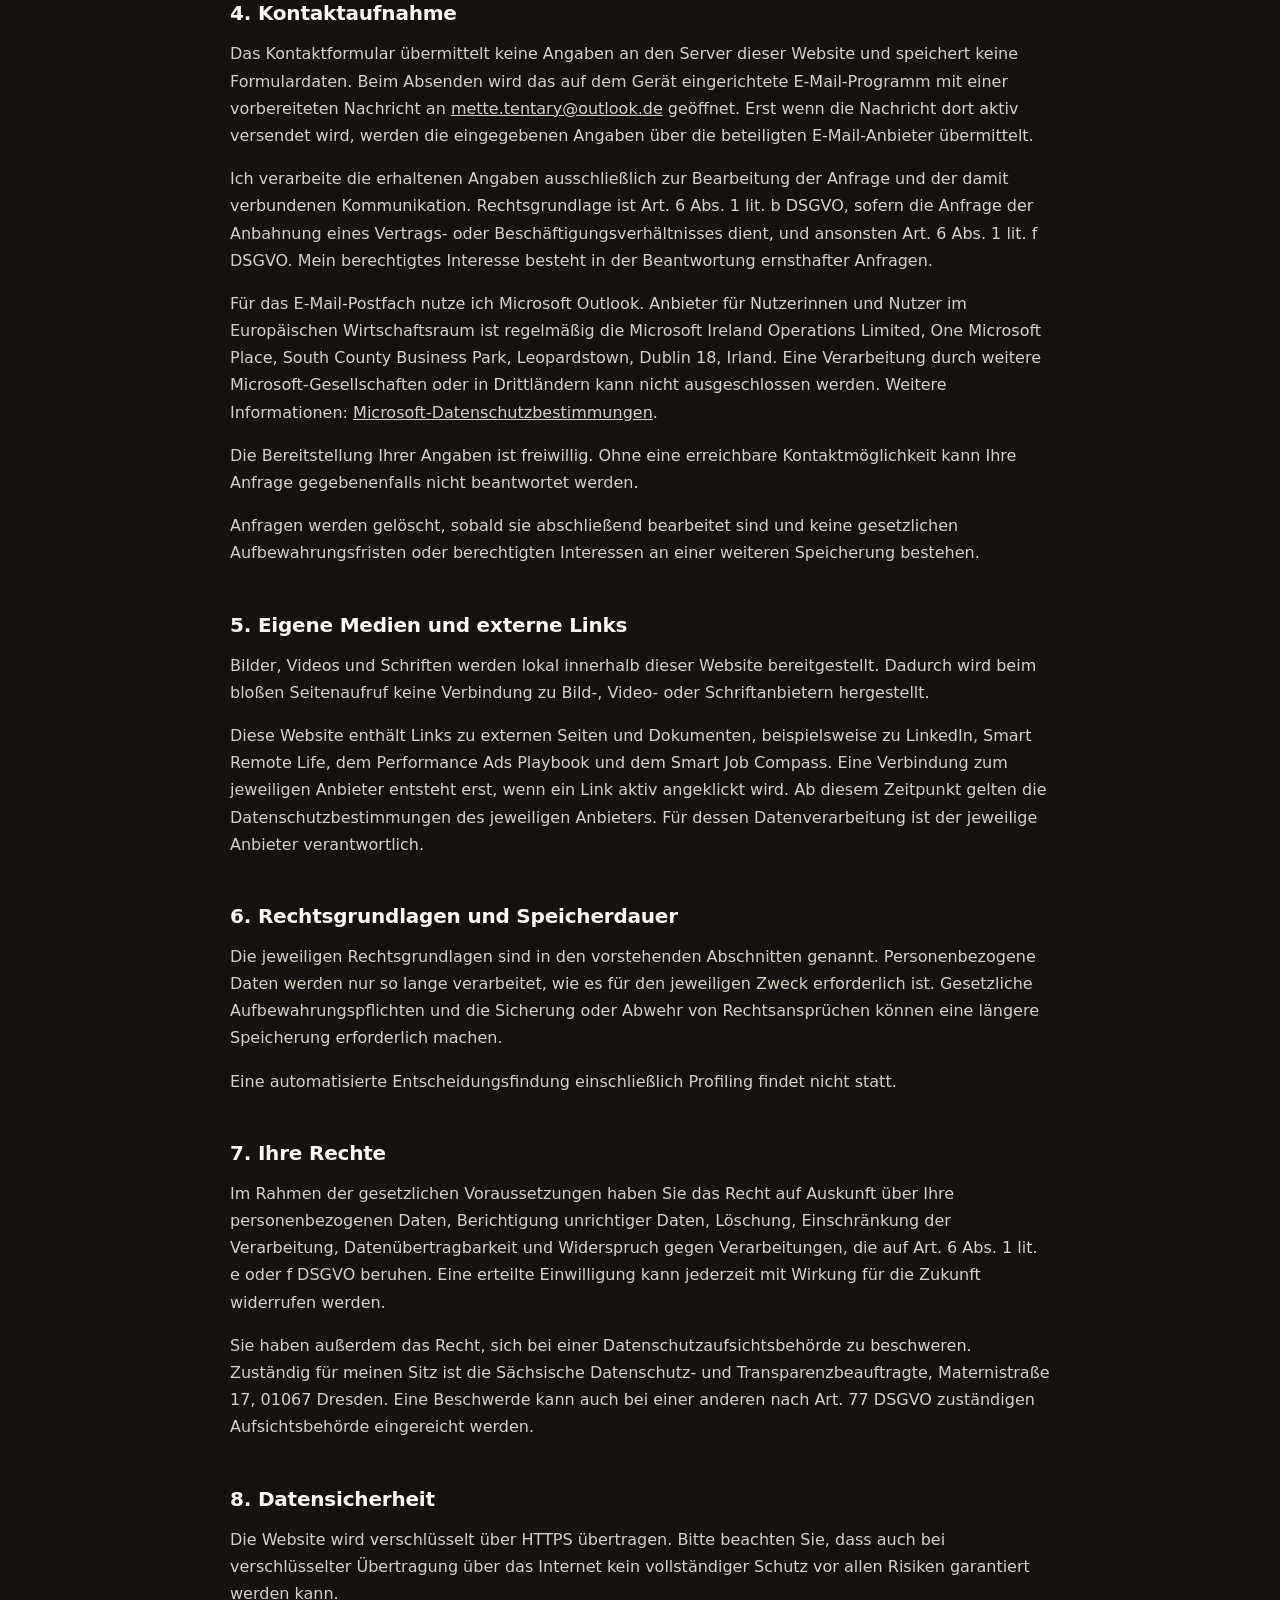
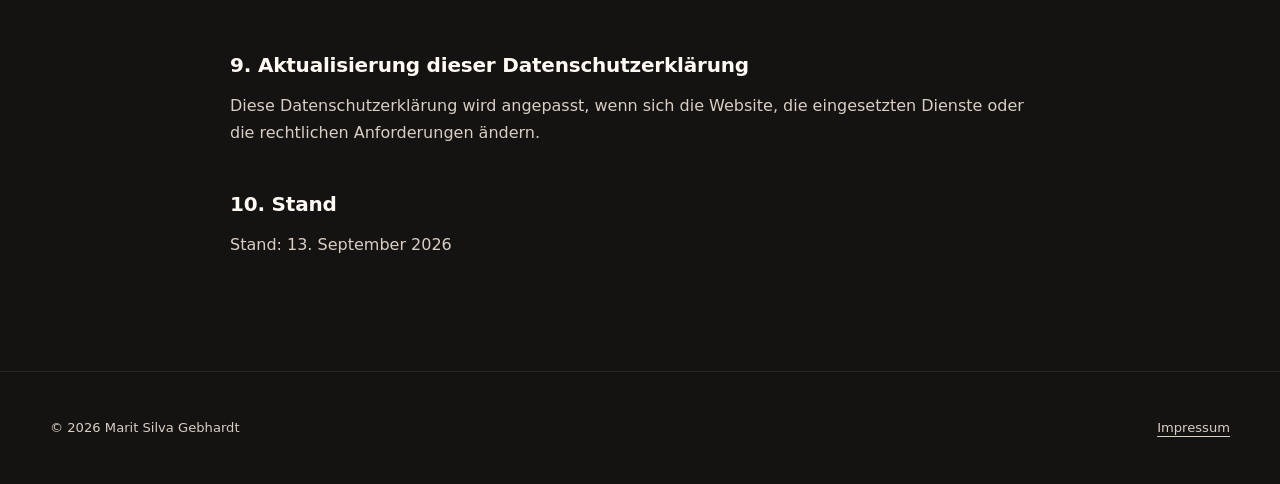
==== commit 58bff2ff: "Add files via upload" ====
--- a/datenschutz.html
+++ b/datenschutz.html
@@ -20,16 +20,19 @@
 
     <h2>2. Hosting über GitHub Pages</h2>
     <p>Diese Website wird als statische Website über GitHub Pages bereitgestellt. Anbieter ist GitHub, Inc., 88 Colin P Kelly Jr Street, San Francisco, CA 94107, USA. Beim Aufruf verarbeitet GitHub technisch erforderliche Verbindungs- und Zugriffsdaten. Dazu können insbesondere IP-Adresse, Datum und Uhrzeit, angeforderte Datei, übertragene Datenmenge, Browsertyp, Betriebssystem und Referrer gehören. GitHub weist darauf hin, dass die IP-Adresse von Besucherinnen und Besuchern einer GitHub-Pages-Seite zu Sicherheitszwecken protokolliert und gespeichert wird.</p>
-    <p>Die Verarbeitung erfolgt auf Grundlage von Art. 6 Abs. 1 lit. f DSGVO. Mein berechtigtes Interesse liegt in der sicheren, stabilen und wirtschaftlichen Bereitstellung dieser Website. Eine Verarbeitung von Daten in den USA kann nicht ausgeschlossen werden. GitHub informiert in seiner Datenschutzerklärung über die hierfür eingesetzten Datenschutzgarantien und die jeweilige Speicherdauer. Weitere Informationen: <a href="https://docs.github.com/de/site-policy/privacy-policies/github-general-privacy-statement" target="_blank" rel="noopener noreferrer">Datenschutzerklärung von GitHub</a>.</p>
+    <p>Die Verarbeitung erfolgt auf Grundlage von Art. 6 Abs. 1 lit. f DSGVO. Mein berechtigtes Interesse liegt in der sicheren, stabilen und wirtschaftlichen Bereitstellung dieser Website.</p>
+    <p>Eine Verarbeitung von Daten in den USA kann nicht ausgeschlossen werden. GitHub gibt an, am EU-US Data Privacy Framework teilzunehmen. Soweit dessen Voraussetzungen erfüllt sind, kann die Übermittlung auf den Angemessenheitsbeschluss der Europäischen Kommission nach Art. 45 DSGVO gestützt werden. GitHub informiert in seiner Datenschutzerklärung über weitere Datenschutzgarantien und die jeweilige Speicherdauer. Weitere Informationen: <a href="https://docs.github.com/de/site-policy/privacy-policies/github-general-privacy-statement" target="_blank" rel="noopener noreferrer">Datenschutzerklärung von GitHub</a>.</p>
 
     <h2>3. Lokale Einstellungen im Browser</h2>
-    <p>Die gewählte Sprache wird im lokalen Speicher des Browsers gespeichert, damit sie beim nächsten Besuch wieder verwendet werden kann. Diese Einstellung bleibt auf dem verwendeten Gerät, wird nicht an mich übertragen und kann über die Browserdaten gelöscht werden. Das Intro speichert keine personenbezogenen Daten und setzt kein Cookie.</p>
+    <p>Wenn Sie aktiv zwischen der deutschen und der englischen Sprachversion wechseln, wird diese Auswahl im lokalen Speicher Ihres Browsers (Local Storage) gespeichert. Dadurch kann die ausdrücklich gewählte Sprache beim nächsten Besuch wieder angezeigt werden. Die Einstellung bleibt auf Ihrem Gerät, wird nicht an mich übertragen und kann über die Browserdaten gelöscht werden.</p>
+    <p>Die lokale Speicherung der Spracheinstellung ist erforderlich, um die von Ihnen gewünschte Sprachfunktion bereitzustellen (§ 25 Abs. 2 Nr. 2 TDDDG). Das Intro speichert keine personenbezogenen Daten und setzt kein Cookie.</p>
     <p>Auf dieser Website werden keine Analyse- oder Werbedienste, Marketing-Pixel oder nicht technisch erforderlichen Cookies eingesetzt.</p>
 
     <h2>4. Kontaktaufnahme</h2>
     <p>Das Kontaktformular übermittelt keine Angaben an den Server dieser Website und speichert keine Formulardaten. Beim Absenden wird das auf dem Gerät eingerichtete E-Mail-Programm mit einer vorbereiteten Nachricht an <a href="mailto:mette.tentary@outlook.de">mette.tentary@outlook.de</a> geöffnet. Erst wenn die Nachricht dort aktiv versendet wird, werden die eingegebenen Angaben über die beteiligten E-Mail-Anbieter übermittelt.</p>
     <p>Ich verarbeite die erhaltenen Angaben ausschließlich zur Bearbeitung der Anfrage und der damit verbundenen Kommunikation. Rechtsgrundlage ist Art. 6 Abs. 1 lit. b DSGVO, sofern die Anfrage der Anbahnung eines Vertrags- oder Beschäftigungsverhältnisses dient, und ansonsten Art. 6 Abs. 1 lit. f DSGVO. Mein berechtigtes Interesse besteht in der Beantwortung ernsthafter Anfragen.</p>
     <p>Für das E-Mail-Postfach nutze ich Microsoft Outlook. Anbieter für Nutzerinnen und Nutzer im Europäischen Wirtschaftsraum ist regelmäßig die Microsoft Ireland Operations Limited, One Microsoft Place, South County Business Park, Leopardstown, Dublin 18, Irland. Eine Verarbeitung durch weitere Microsoft-Gesellschaften oder in Drittländern kann nicht ausgeschlossen werden. Weitere Informationen: <a href="https://www.microsoft.com/de-de/privacy/privacystatement" target="_blank" rel="noopener noreferrer">Microsoft-Datenschutzbestimmungen</a>.</p>
+    <p>Die Bereitstellung Ihrer Angaben ist freiwillig. Ohne eine erreichbare Kontaktmöglichkeit kann Ihre Anfrage gegebenenfalls nicht beantwortet werden.</p>
     <p>Anfragen werden gelöscht, sobald sie abschließend bearbeitet sind und keine gesetzlichen Aufbewahrungsfristen oder berechtigten Interessen an einer weiteren Speicherung bestehen.</p>
 
     <h2>5. Eigene Medien und externe Links</h2>
@@ -38,6 +41,7 @@
 
     <h2>6. Rechtsgrundlagen und Speicherdauer</h2>
     <p>Die jeweiligen Rechtsgrundlagen sind in den vorstehenden Abschnitten genannt. Personenbezogene Daten werden nur so lange verarbeitet, wie es für den jeweiligen Zweck erforderlich ist. Gesetzliche Aufbewahrungspflichten und die Sicherung oder Abwehr von Rechtsansprüchen können eine längere Speicherung erforderlich machen.</p>
+    <p>Eine automatisierte Entscheidungsfindung einschließlich Profiling findet nicht statt.</p>
 
     <h2>7. Ihre Rechte</h2>
     <p>Im Rahmen der gesetzlichen Voraussetzungen haben Sie das Recht auf Auskunft über Ihre personenbezogenen Daten, Berichtigung unrichtiger Daten, Löschung, Einschränkung der Verarbeitung, Datenübertragbarkeit und Widerspruch gegen Verarbeitungen, die auf Art. 6 Abs. 1 lit. e oder f DSGVO beruhen. Eine erteilte Einwilligung kann jederzeit mit Wirkung für die Zukunft widerrufen werden.</p>
@@ -50,7 +54,7 @@
     <p>Diese Datenschutzerklärung wird angepasst, wenn sich die Website, die eingesetzten Dienste oder die rechtlichen Anforderungen ändern.</p>
 
     <h2>10. Stand</h2>
-    <p>Stand: 11. September 2026</p>
+    <p>Stand: 13. September 2026</p>
   </main>
   <footer class="site-footer"><p>© <span id="year"></span> Marit Silva Gebhardt</p><div><a href="impressum.html">Impressum</a></div></footer>
 </body>
